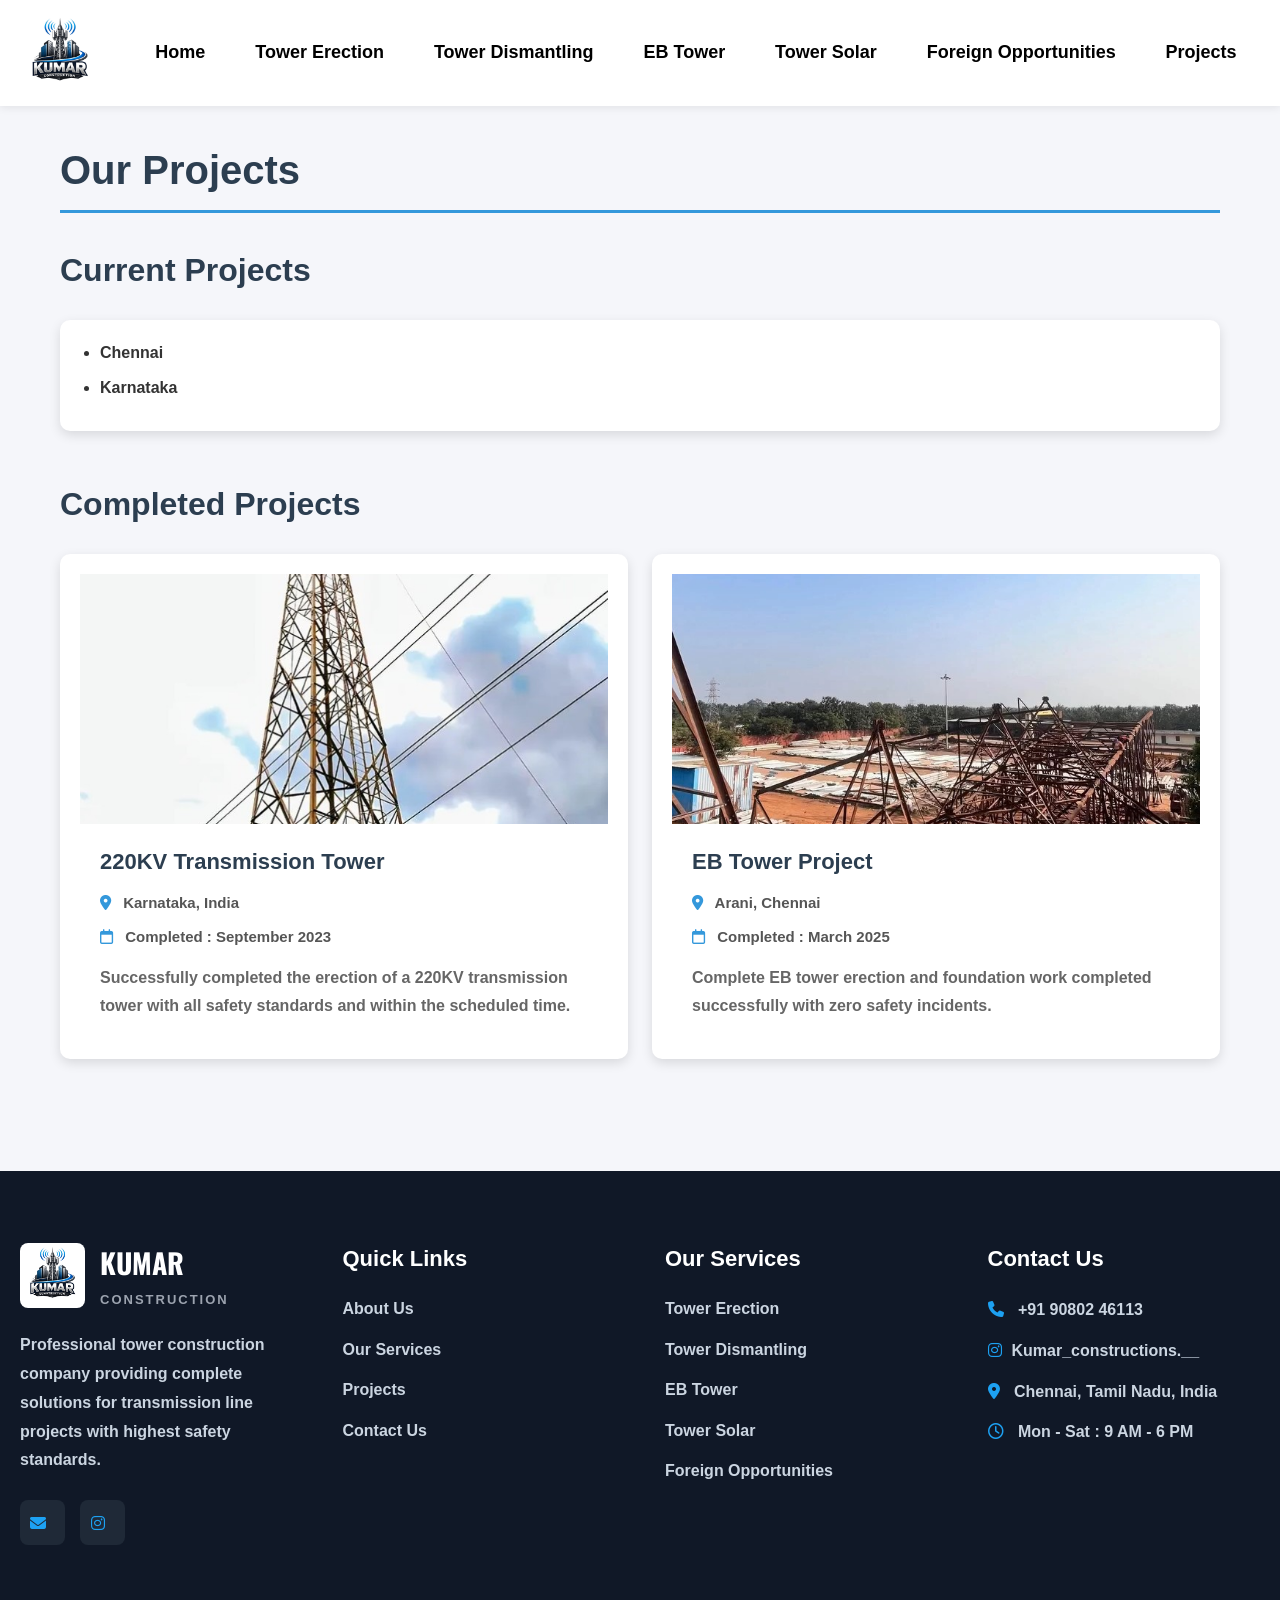
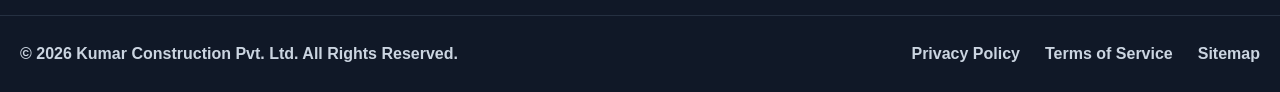
==== projects.html @ 1fb3c425 "Kumar Construction" ====
<!DOCTYPE html>
<html lang="en">
<head>
    <meta charset="UTF-8">
    <meta name="viewport" content="width=device-width, initial-scale=1.0">
    <title>Projects</title>
    <link rel="stylesheet" href="./projects.css">
    <!-- Google Fonts -->
    <link href="https://fonts.googleapis.com/css2?family=Oswald:wght@300;400;500;600;700&family=Roboto:wght@300;400;500;700&display=swap" rel="stylesheet">

    <!-- Font Awesome -->
    <link rel="stylesheet"
    href="https://cdnjs.cloudflare.com/ajax/libs/font-awesome/6.6.0/css/all.min.css">
</head>
<body>

<nav class="navbar">
    <div class="nav-container">
        <div class="logo"><img src="./Images/logo.jpg"></div>
        <button class="menu-toggle" id="menuToggle">☰</button>

        <ul class="nav-menu" id="navMenu">
            <li><a href="index.html" class="nav-link">Home</a></li>
            <li><a href="tower-erection.html" class="nav-link">Tower Erection</a></li>
            <li><a href="tower-dismantling.html" class="nav-link">Tower Dismantling</a></li>
            <li><a href="eb-tower.html" class="nav-link">EB Tower</a></li>
            <li><a href="tower-solor.html" class="nav-link">Tower Solar</a></li>
            <li><a href="foreign-opportunities.html" class="nav-link">Foreign Opportunities</a></li>
            <li><a href="projects.html" class="nav-link">Projects</a></li>
        </ul>
    </div>
</nav>

<!-- Main Content -->
<main class="main-content">

<section id="projects" class="content-section">

    <div class="section-header">
        <h1>Our Projects</h1>
    </div>

    <div class="projects-container">

        <!-- Current Projects -->
        <div class="projects-section">

            <h2>Current Projects</h2>

            <div id="current-projects" class="projects-grid">

                <div class="project-card">
                    <ul>
                        <li>Chennai</li>
                        <li>Karnataka</li>
                    </ul>
                </div>

            </div>

        </div>

        <!-- Completed Projects -->

        <!-- Completed Projects -->
<div class="projects-section">

    <h2>Completed Projects</h2>

    <div class="projects-grid">

        <!-- Project 1 -->

        <div class="project-card">

            <img src="./Images/P1.jpeg" alt="Transmission Tower">

            <div class="project-content">

                <h3>220KV Transmission Tower</h3>

                <p class="location">
                    <i class="fa-solid fa-location-dot"></i>
                    Karnataka, India
                </p>

                <p class="date">
                    <i class="fa-regular fa-calendar"></i>
                    Completed : September 2023
                </p>

                <p class="description">
                    Successfully completed the erection of a 220KV transmission
                    tower with all safety standards and within the scheduled time.
                </p>

            </div>

        </div>

        <!-- Project 2 -->

        <div class="project-card">

            <img src="./Images/P2.jpeg" alt="EB Tower">

            <div class="project-content">

                <h3>EB Tower Project</h3>

                <p class="location">
                    <i class="fa-solid fa-location-dot"></i>
                    Arani, Chennai
                </p>

                <p class="date">
                    <i class="fa-regular fa-calendar"></i>
                    Completed : March 2025
                </p>

                <p class="description">
                    Complete EB tower erection and foundation work completed
                    successfully with zero safety incidents.
                </p>

            </div>

        </div>

    </div>

</div>


    </div>

</section>

</main>

<!-- Project Modal -->
<div id="projectModal" class="modal">

    <div class="modal-content">

        <span class="close">&times;</span>

        <h2 id="projectModalTitle">Add New Project</h2>

        <form id="projectForm">

            <input type="hidden" id="projectId">

            <div class="form-group">
                <label for="projectTitle">Title</label>
                <input type="text" id="projectTitle" required>
            </div>

            <div class="form-group">
                <label for="projectDescription">Description</label>
                <textarea id="projectDescription" rows="4" required></textarea>
            </div>

            <div class="form-group">
                <label for="projectStatus">Status</label>

                <select id="projectStatus" required>
                    <option value="current">Current</option>
                    <option value="complete">Complete</option>
                </select>
            </div>

            <div class="form-group">
                <label for="projectDate">Date</label>
                <input type="date" id="projectDate">
            </div>

            <div class="form-group">
                <label for="projectImageUrl">Image URL</label>
                <input type="url" id="projectImageUrl" placeholder="https://example.com/image.jpg">
            </div>

            <div class="form-actions">
                <button type="submit" class="btn-primary">Save Project</button>
                <button type="button" class="btn-secondary" id="cancelProjectBtn">Cancel</button>
            </div>

            <p id="projectError" class="error-message"></p>

        </form>

    </div>

</div>
<footer class="footer">

    <div class="footer-container">

        <!-- Company -->
        <div class="footer-col">

            <div class="footer-logo">
                <img src="./Images/logo.jpg" alt="Logo">
                <div>
                    <h2>KUMAR</h2>
                    <span>CONSTRUCTION</span>
                </div>
            </div>

            <p>
                Professional tower construction company providing complete
                solutions for transmission line projects with highest safety
                standards.
            </p>

            <div class="social-icons">
            <a href="contact.html"><i class="fa-solid fa-envelope"></i></a>
            <a href="https://www.instagram.com/kumar_constructions.____?igsh=NXV3bmZnamY1NXd3"><i class="fab fa-instagram"></i></a>
            </div>

        </div>

        <!-- Quick Links -->
        <div class="footer-col">

            <h3>Quick Links</h3>

            <ul>
                <li><a href="index.html">About Us</a></li>
                <li><a href="tower-erection.html">Our Services</a></li>
                <li><a href="projects.html">Projects</a></li>
                <li><a href="contact.html">Contact Us</a></li>
            </ul>

        </div>

        <!-- Services -->
        <div class="footer-col">

            <h3>Our Services</h3>

            <ul>
                <li><a href="tower-erection.html">Tower Erection</a></li>
                <li><a href="tower-dismantling.html">Tower Dismantling</a></li>
                <li><a href="eb-tower.html">EB Tower</a></li>
                <li><a href="tower-solor.html">Tower Solar</a></li>
                <li><a href="foreign-opportunities.html">Foreign Opportunities</a></li>
            </ul>

        </div>

        <!-- Contact -->
        <div class="footer-col">

            <h3>Contact Us</h3>

            <p><i class="fa-solid fa-phone"></i> +91 90802 46113</p>

            <p><i class="fab fa-instagram"></i>Kumar_constructions.__</p>

            <p><i class="fa-solid fa-location-dot"></i> Chennai, Tamil Nadu, India</p>

            <p><i class="fa-regular fa-clock"></i> Mon - Sat : 9 AM - 6 PM</p>

        </div>

    </div>

    <div class="footer-bottom">

        <p>
            © 2026 Kumar Construction Pvt. Ltd. All Rights Reserved.
        </p>

        <div class="footer-links">
            <a href="#">Privacy Policy</a>
            <a href="#">Terms of Service</a>
            <a href="#">Sitemap</a>
        </div>

    </div>

</footer>

<script>
    // Mobile Menu
    document.getElementById("menuToggle").addEventListener("click", () => {
        document.getElementById("navMenu").classList.toggle("active");
    });
</script>

</body>
</html>
---- projects.css ----
* {
    margin: 0;
    padding: 0;
    box-sizing: border-box;
}

body {
    font-family: 'Segoe UI', Tahoma, Geneva, Verdana, sans-serif;
    line-height: 1.6;
    color: #333;
    background: #f5f6fa;
    font-weight: bold;
}

/* =============================================
   NAVBAR
============================================= */
.navbar {
    background-color: white;
    position: sticky;
    top: 0;
    z-index: 1000;
    box-shadow: 0 2px 8px rgba(0,0,0,0.08);
    padding: 0.8rem 0;
}

.nav-container {
    max-width: 1300px;
    margin: 0 auto;
    padding: 0 20px;
    display: flex;
    align-items: center;
    gap: 2rem;
}

/* Logo */
.logo {
    display: flex;
    align-items: center;
    gap: 10px;
    flex-shrink: 0;
}
.logo img {
    width: 80px;
    height: auto;
    display: block;
}
.logo-text {
    display: flex;
    flex-direction: column;
    line-height: 1.2;
}
.logo-text span:first-child {
    font-size: 1.1rem;
    font-weight: 800;
    color: #2c3e50;
}
.logo-text span:last-child {
    font-size: 0.88rem;
    font-weight: 700;
    color: #2c3e50;
}

/* Nav Menu */
.nav-menu {
    flex: 1;
    display: flex;
    list-style: none;
    align-items: center;
    justify-content: space-around;
    gap: 0.2rem;
    margin: 0;
    padding: 0;
}

.nav-link {
    color: black;
    font-weight: 600;
    font-size: 18px;
    text-decoration: none;
    padding: 10px 14px;
    border-radius: 6px;
    transition: all 0.3s ease;
    display: inline-block;
    white-space: nowrap;
}
.nav-link:hover { background-color: #f1f1f1; color: #3498db; }
.nav-link.active { background-color: #3498db; color: white; }


/* Hamburger */
.menu-toggle {
    display: none;
    background: none;
    border: none;
    color: black;
    font-size: 1.8rem;
    cursor: pointer;
}



/* =========================
   MAIN CONTENT
========================= */
.main-content{
    max-width:1200px;
    margin:auto;
    padding:2rem 20px;
}

.content-section{
    animation:fadeIn .4s ease;
}

@keyframes fadeIn{
    from{
        opacity:0;
        transform:translateY(10px);
    }
    to{
        opacity:1;
        transform:translateY(0);
    }
}

.section-header{
    margin-bottom:2rem;
}

.section-header h1{
    font-size:2.5rem;
    color:#2c3e50;
    border-bottom:3px solid #3498db;
    padding-bottom:.5rem;
}

/* =========================
   PROJECTS
========================= */
.projects-container{
    display:flex;
    flex-direction:column;
    gap:3rem;
}

.projects-section h2{
    font-size:2rem;
    margin-bottom:1.5rem;
    color:#2c3e50;
}

.projects-grid{
    display:grid;
    grid-template-columns:repeat(auto-fit,minmax(300px,1fr));
    gap:1.5rem;
}

.project-card{
    background:#fff;
    border-radius:10px;
    padding:20px;
    box-shadow:0 4px 12px rgba(0,0,0,.12);
    transition:.3s;
    overflow: hidden;
}

.project-card:hover{
    transform:translateY(-8px);
    box-shadow:0 10px 25px rgba(0,0,0,.15);
}
.project-card img{
    width:100%;
    height: 250px;
    object-fit:cover;
    display:block;
}

.project-content{
    padding:20px;
}

.project-content h3{
    color:#2c3e50;
    margin-bottom:12px;
    font-size:22px;
}

.location,
.date{
    color:#555;
    margin-bottom:10px;
    font-size:15px;
}

.location i,
.date i{
    color:#3498db;
    margin-right:8px;
}

.description{
    margin-top:15px;
    color:#666;
    line-height:1.7;
}

.project-card ul{
    padding-left:20px;
}

.project-card li{
    margin-bottom:10px;
    font-size:16px;
}

/* =========================
   MODAL
========================= */
.modal{
    display:none;
    position:fixed;
    left:0;
    top:0;
    width:100%;
    height:100%;
    background:rgba(0,0,0,.5);
    z-index:2000;
}

.modal.active{
    display:flex;
    justify-content:center;
    align-items:center;
}

.modal-content{
    background:#fff;
    width:90%;
    max-width:500px;
    padding:2rem;
    border-radius:10px;
    position:relative;
    max-height:90vh;
    overflow-y:auto;
}

.close{
    position:absolute;
    top:10px;
    right:15px;
    font-size:28px;
    cursor:pointer;
}

.modal-content h2{
    margin-bottom:1.5rem;
    color:#2c3e50;
}

/* =========================
   FORM
========================= */
.form-group{
    margin-bottom:1.2rem;
}

.form-group label{
    display:block;
    margin-bottom:.5rem;
    font-weight:600;
}

.form-group input,
.form-group textarea,
.form-group select{
    width:100%;
    padding:12px;
    border:1px solid #ddd;
    border-radius:5px;
    font-size:15px;
}

.form-group input:focus,
.form-group textarea:focus,
.form-group select:focus{
    outline:none;
    border-color:#3498db;
    box-shadow:0 0 0 2px rgba(52,152,219,.2);
}

.form-actions{
    display:flex;
    justify-content:flex-end;
    gap:1rem;
    margin-top:1.5rem;
}

.btn-primary,
.btn-secondary{
    border:none;
    cursor:pointer;
    border-radius:5px;
    padding:12px 18px;
    font-size:15px;
}

.btn-primary{
    background:#3498db;
    color:#fff;
}

.btn-primary:hover{
    background:#2980b9;
}

.btn-secondary{
    background:#95a5a6;
    color:#fff;
}

.btn-secondary:hover{
    background:#7f8c8d;
}

.error-message{
    color:#e74c3c;
    margin-top:10px;
    display:none;
}

/* ===========================
   FOOTER
=========================== */

.footer{
    background:#101827;
    color:#cbd5e1;
    margin-top:80px;
}

.footer-container{
    max-width:1300px;
    margin:auto;
    padding:70px 20px;
    display:grid;
    grid-template-columns:repeat(4,1fr);
    gap:50px;
}

.footer-logo{
    display:flex;
    align-items:center;
    gap:15px;
    margin-bottom:20px;
}

.footer-logo img{
    width:65px;
    border-radius:8px;
}

.footer-logo h2{
    color:#fff;
    font-size:28px;
    font-family:'Oswald',sans-serif;
}

.footer-logo span{
    color:#9ca3af;
    letter-spacing:2px;
    font-size:13px;
}

.footer-col p{
    line-height:1.8;
    margin-bottom:12px;
}

.footer-col h3{
    color:#fff;
    margin-bottom:20px;
    font-size:22px;
}

.footer-col ul{
    list-style:none;
}

.footer-col ul li{
    margin-bottom:15px;
}

.footer-col ul li a{
    color:#cbd5e1;
    text-decoration:none;
    transition:.3s;
}

.footer-col ul li a:hover{
    color:#1da1f2;
    padding-left:6px;
}

.footer-col i{
    color:#1da1f2;
    margin-right:10px;
}

.social-icons{
    display:flex;
    gap:15px;
    margin-top:25px;
}

.social-icons a{
    width:45px;
    height:45px;
    background:#1f2937;
    display:flex;
    justify-content:center;
    align-items:center;
    color:#fff;
    border-radius:8px;
    text-decoration:none;
    transition:.3s;
}

.social-icons a:hover{
    background:#1da1f2;
}

.footer-bottom{
    border-top:1px solid #253041;
    padding:25px 20px;
    display:flex;
    justify-content:space-between;
    align-items:center;
    max-width:1300px;
    margin:auto;
}

.footer-links{
    display:flex;
    gap:25px;
}

.footer-links a{
    color:#cbd5e1;
    text-decoration:none;
}

.footer-links a:hover{
    color:#1da1f2;
}

/* =========================
   LAPTOP
========================= */
@media(max-width:1200px){

    .nav-link{
        font-size:14px;
        padding:8px 10px;
    }

    .logo img{
        width:70px;
    }

    .section-header h1{
        font-size:2.2rem;
    }

    .projects-section h2{
        font-size:1.8rem;
    }
}

/* =========================
   TABLET
========================= */
@media(max-width:992px){

    .menu-toggle{
        display:block;
        margin-left:auto;
    }

    .nav-container{
        position:relative;
    }

    .nav-menu{
        display:none;
        flex-direction:column;
        position:absolute;
        top:100%;
        left:0;
        width:100%;
        background:#fff;
        box-shadow:0 4px 10px rgba(0,0,0,.1);
        padding:1rem 0;
    }

    .nav-menu.active{
        display:flex;
    }

    .nav-menu li{
        width:100%;
        text-align:center;
    }

    .nav-link{
        display:block;
        width:100%;
        border-radius:0;
        padding:14px;
    }

    .admin-link{
        margin:0;
    }

    .projects-grid{
        grid-template-columns:1fr;
    }

    .section-header h1{
        text-align:center;
    }

    .projects-section h2{
        text-align:center;
    }
}

/* =========================
   MOBILE
========================= */
@media(max-width:576px){

    .navbar{
        padding:.6rem 0;
    }

    .logo img{
        width:60px;
    }

    .menu-toggle{
        font-size:1.6rem;
    }

    .main-content{
        padding:1.5rem 12px;
    }

    .section-header h1{
        font-size:1.8rem;
    }

    .projects-section h2{
        font-size:1.4rem;
    }

    .project-card{
        padding:15px;
    }

    .project-card li{
        font-size:14px;
    }

    .modal-content{
        width:95%;
        padding:1rem;
    }

    .form-actions{
        flex-direction:column;
    }

    .btn-primary,
    .btn-secondary{
        width:100%;
    }
}

/* ===========================
   Responsive
=========================== */

@media(max-width:992px){

.footer-container{
grid-template-columns:repeat(2,1fr);
}

}

@media(max-width:768px){

.footer-container{
grid-template-columns:1fr;
text-align:center;
}

.footer-logo{
justify-content:center;
}

.social-icons{
justify-content:center;
}

.footer-bottom{
flex-direction:column;
gap:15px;
text-align:center;
}

.footer-links{
flex-wrap:wrap;
justify-content:center;
}

}

/* =============================================
   RESPONSIVE — TABLET (≤992px)
============================================= */
@media screen and (max-width: 992px) {
    .nav-container { gap: 1rem; }
    .nav-menu { gap: 0.5rem; }
    .nav-link { font-size: 14px; padding: 8px 10px; }
    .hero h1 { font-size: 2rem; }
    .hero p  { font-size: 1rem; }
    .services-preview { grid-template-columns: repeat(2, 1fr); }
}

/* =============================================
   RESPONSIVE — MOBILE (≤768px)
============================================= */
@media screen and (max-width: 768px) {
    .nav-container { justify-content: space-between; position: relative; }
    .menu-toggle { display: block; }
    .nav-menu {
        position: absolute;
        top: 100%; left: 0;
        width: 100%;
        background: white;
        flex-direction: column;
        align-items: flex-start;
        padding: 1rem 0;
        display: none;
        box-shadow: 0 4px 10px rgba(0,0,0,0.1);
    }
    .nav-menu.active { display: flex; }
    .nav-menu li { width: 100%; }
    .nav-link { width: 100%; display: block; padding: 12px 20px; border-radius: 0; }
    .projects-link, .admin-link { margin-left: 0; margin-top: 0.5rem; border-radius: 0; }
    .logo img { width: 65px; }
    .main-content { padding: 1.5rem 15px; }
    .hero { padding: 3rem 1rem; }
    .hero h1 { font-size: 1.8rem; line-height: 1.3; }
    .hero p  { font-size: 1rem; }
    .intro-content, .section-content { padding: 1.5rem; }
    .section-header h1 { font-size: 2rem; }
    .services-preview { grid-template-columns: 1fr; }
    .service-card { padding: 1.2rem; }
    .modal-content { width: 90%; }
}

/* =============================================
   RESPONSIVE — SMALL MOBILE (≤480px)
============================================= */
@media screen and (max-width: 480px) {
    .hero { padding: 2.5rem 1rem; }
    .hero h1 { font-size: 1.5rem; }
    .hero p  { font-size: 0.95rem; }
    .section-header h1 { font-size: 1.6rem; }
    .intro-content, .section-content { padding: 1rem; }
    .service-card h3 { font-size: 1.1rem; }
    .nav-link { font-size: 14px; }
    .logo img { width: 55px; }
}
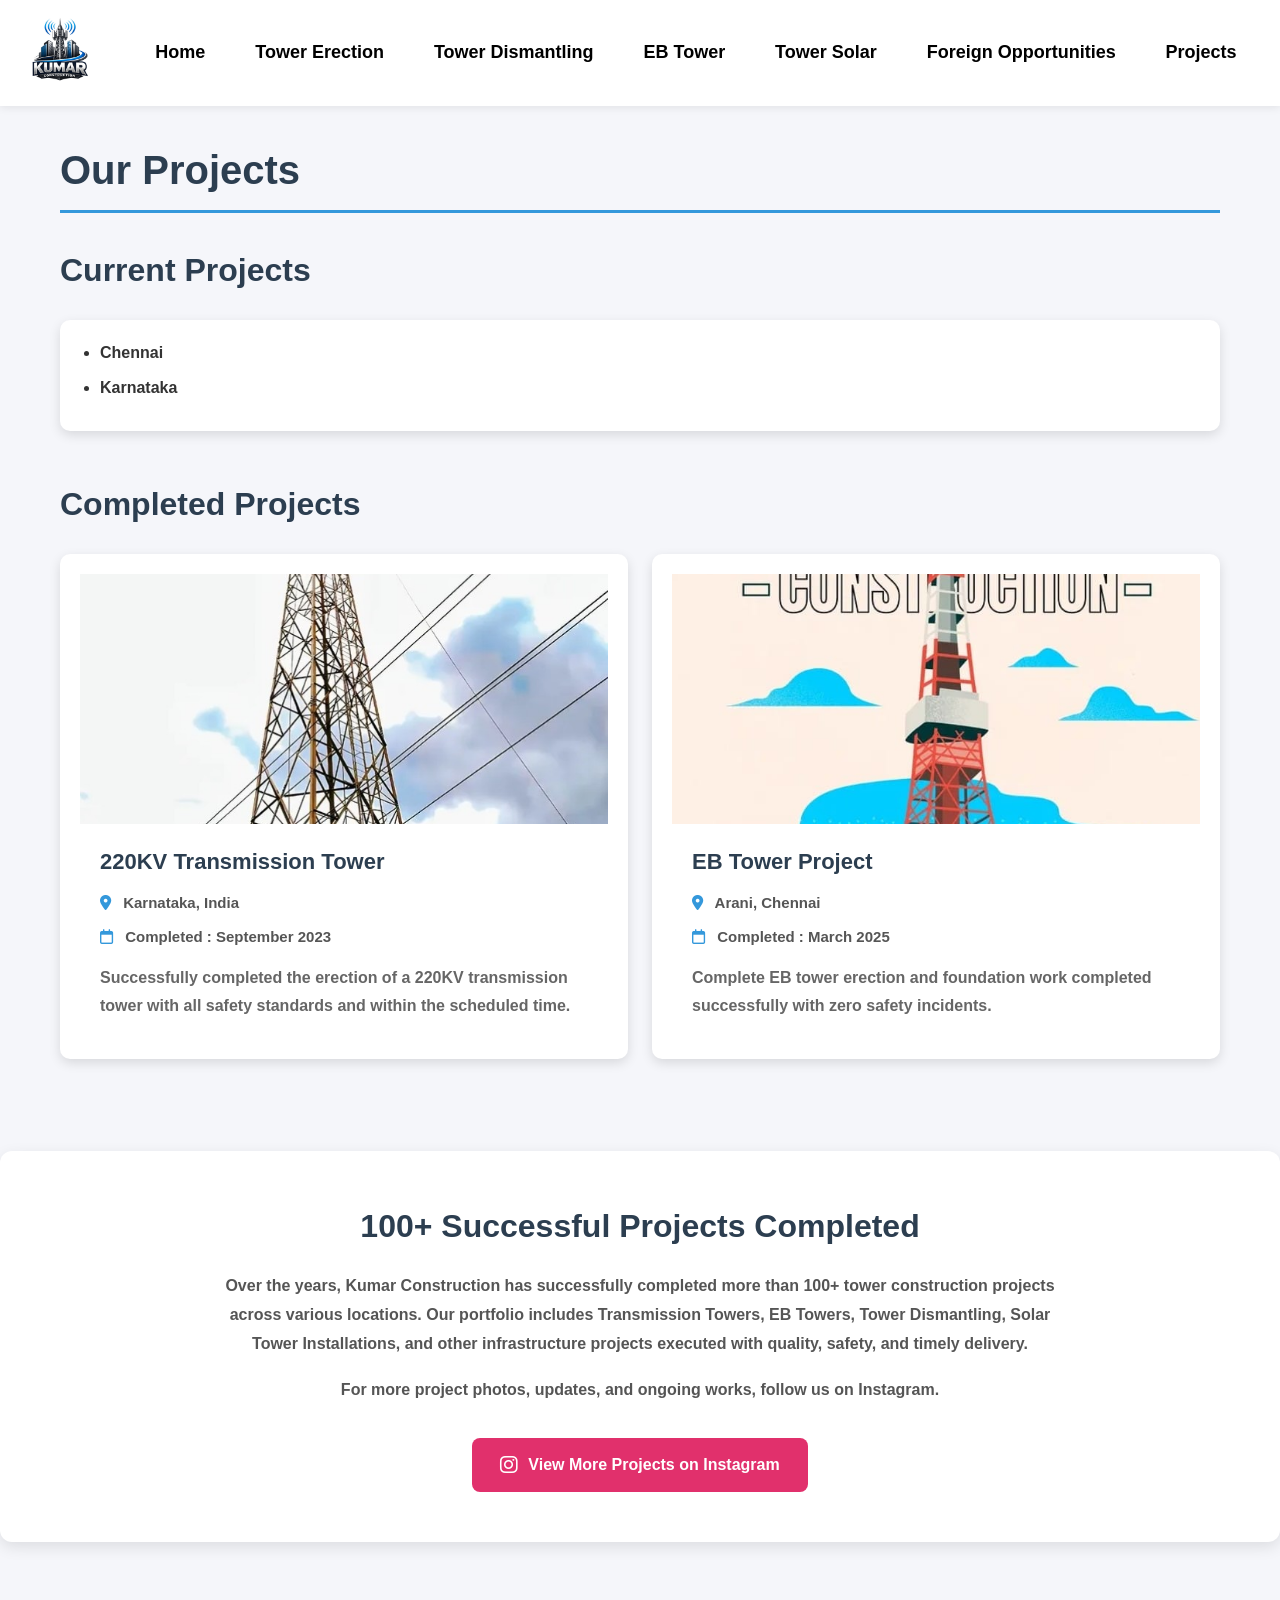
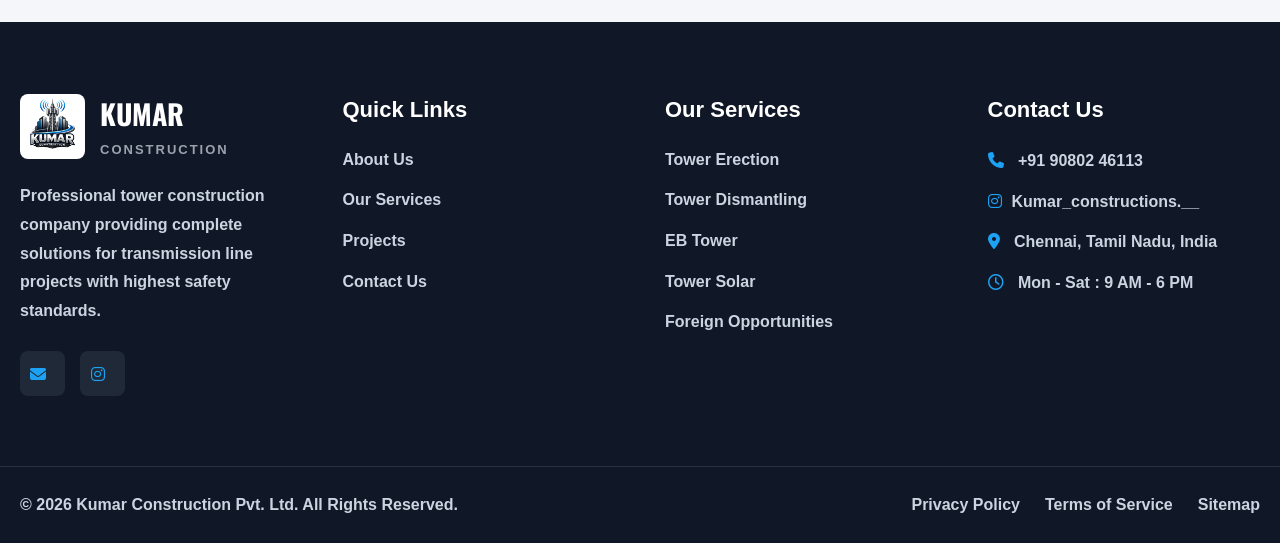
==== commit 2853299d: "KumarConstruction" ====
--- a/projects.html
+++ b/projects.html
@@ -138,60 +138,33 @@
 
 </main>
 
-<!-- Project Modal -->
-<div id="projectModal" class="modal">
-
-    <div class="modal-content">
-
-        <span class="close">&times;</span>
-
-        <h2 id="projectModalTitle">Add New Project</h2>
-
-        <form id="projectForm">
-
-            <input type="hidden" id="projectId">
-
-            <div class="form-group">
-                <label for="projectTitle">Title</label>
-                <input type="text" id="projectTitle" required>
-            </div>
-
-            <div class="form-group">
-                <label for="projectDescription">Description</label>
-                <textarea id="projectDescription" rows="4" required></textarea>
-            </div>
-
-            <div class="form-group">
-                <label for="projectStatus">Status</label>
-
-                <select id="projectStatus" required>
-                    <option value="current">Current</option>
-                    <option value="complete">Complete</option>
-                </select>
-            </div>
-
-            <div class="form-group">
-                <label for="projectDate">Date</label>
-                <input type="date" id="projectDate">
-            </div>
-
-            <div class="form-group">
-                <label for="projectImageUrl">Image URL</label>
-                <input type="url" id="projectImageUrl" placeholder="https://example.com/image.jpg">
-            </div>
-
-            <div class="form-actions">
-                <button type="submit" class="btn-primary">Save Project</button>
-                <button type="button" class="btn-secondary" id="cancelProjectBtn">Cancel</button>
-            </div>
-
-            <p id="projectError" class="error-message"></p>
-
-        </form>
-
-    </div>
-
-</div>
+<!-- More Projects Section -->
+<section class="more-projects">
+
+    <h2>100+ Successful Projects Completed</h2>
+
+    <p>
+        Over the years, Kumar Construction has successfully completed more than
+        <strong>100+ tower construction projects</strong> across various locations.
+        Our portfolio includes Transmission Towers, EB Towers, Tower Dismantling,
+        Solar Tower Installations, and other infrastructure projects executed with
+        quality, safety, and timely delivery.
+    </p>
+
+    <p>
+        For more project photos, updates, and ongoing works, follow us on Instagram.
+    </p>
+
+    <a href="https://www.instagram.com/kumar_constructions.____?igsh=NXV3bmZnamY1NXd3"
+       target="_blank"
+       class="insta-btn">
+        <i class="fab fa-instagram"></i>
+        View More Projects on Instagram
+    </a>
+
+</section>
+
+
 <footer class="footer">
 
     <div class="footer-container">
--- a/projects.css
+++ b/projects.css
@@ -214,120 +214,102 @@
     font-size:16px;
 }
 
-/* =========================
-   MODAL
-========================= */
-.modal{
-    display:none;
-    position:fixed;
-    left:0;
-    top:0;
-    width:100%;
-    height:100%;
-    background:rgba(0,0,0,.5);
-    z-index:2000;
-}
-
-.modal.active{
-    display:flex;
-    justify-content:center;
+/* ==================================
+   MORE PROJECTS SECTION
+================================== */
+
+.more-projects{
+    margin-top:60px;
+    padding:50px 30px;
+    background:#ffffff;
+    border-radius:12px;
+    text-align:center;
+    box-shadow:0 5px 15px rgba(0,0,0,.1);
+}
+
+.more-projects h2{
+    font-size:2rem;
+    color:#2c3e50;
+    margin-bottom:20px;
+}
+
+.more-projects p{
+    max-width:850px;
+    margin:0 auto 18px;
+    color:#555;
+    line-height:1.8;
+    font-size:16px;
+}
+
+.insta-btn{
+    display:inline-flex;
     align-items:center;
-}
-
-.modal-content{
-    background:#fff;
-    width:90%;
-    max-width:500px;
-    padding:2rem;
-    border-radius:10px;
-    position:relative;
-    max-height:90vh;
-    overflow-y:auto;
-}
-
-.close{
-    position:absolute;
-    top:10px;
-    right:15px;
-    font-size:28px;
-    cursor:pointer;
-}
-
-.modal-content h2{
-    margin-bottom:1.5rem;
-    color:#2c3e50;
-}
-
-/* =========================
-   FORM
-========================= */
-.form-group{
-    margin-bottom:1.2rem;
-}
-
-.form-group label{
-    display:block;
-    margin-bottom:.5rem;
+    gap:10px;
+    margin-top:15px;
+    padding:14px 28px;
+    background:#E1306C;
+    color:#fff;
+    text-decoration:none;
+    border-radius:8px;
+    font-size:16px;
     font-weight:600;
-}
-
-.form-group input,
-.form-group textarea,
-.form-group select{
-    width:100%;
-    padding:12px;
-    border:1px solid #ddd;
-    border-radius:5px;
-    font-size:15px;
-}
-
-.form-group input:focus,
-.form-group textarea:focus,
-.form-group select:focus{
-    outline:none;
-    border-color:#3498db;
-    box-shadow:0 0 0 2px rgba(52,152,219,.2);
-}
-
-.form-actions{
-    display:flex;
-    justify-content:flex-end;
-    gap:1rem;
-    margin-top:1.5rem;
-}
-
-.btn-primary,
-.btn-secondary{
-    border:none;
-    cursor:pointer;
-    border-radius:5px;
-    padding:12px 18px;
-    font-size:15px;
-}
-
-.btn-primary{
-    background:#3498db;
-    color:#fff;
-}
-
-.btn-primary:hover{
-    background:#2980b9;
-}
-
-.btn-secondary{
-    background:#95a5a6;
-    color:#fff;
-}
-
-.btn-secondary:hover{
-    background:#7f8c8d;
-}
-
-.error-message{
-    color:#e74c3c;
-    margin-top:10px;
-    display:none;
-}
+    transition:.3s;
+}
+
+.insta-btn i{
+    font-size:20px;
+}
+
+.insta-btn:hover{
+    background:#c91d5c;
+    transform:translateY(-3px);
+}
+
+/* Tablet */
+@media(max-width:768px){
+
+    .more-projects{
+        padding:35px 20px;
+    }
+
+    .more-projects h2{
+        font-size:1.6rem;
+    }
+
+    .more-projects p{
+        font-size:15px;
+    }
+
+    .insta-btn{
+        width:100%;
+        justify-content:center;
+    }
+
+}
+
+/* Small Mobile */
+@media(max-width:480px){
+
+    .more-projects{
+        padding:30px 15px;
+    }
+
+    .more-projects h2{
+        font-size:1.4rem;
+    }
+
+    .more-projects p{
+        font-size:14px;
+    }
+
+    .insta-btn{
+        font-size:14px;
+        padding:12px 18px;
+    }
+
+}
+
+
 
 /* ===========================
    FOOTER
@@ -685,4 +667,81 @@
     .service-card h3 { font-size: 1.1rem; }
     .nav-link { font-size: 14px; }
     .logo img { width: 55px; }
+}
+
+/* =========================
+   PROJECT IMAGES - TABLET
+========================= */
+@media screen and (max-width: 992px){
+
+    .project-card img{
+        height:220px;
+    }
+
+    .project-content{
+        padding:18px;
+    }
+
+    .project-content h3{
+        font-size:20px;
+    }
+
+}
+
+/* =========================
+   PROJECT IMAGES - MOBILE
+========================= */
+@media screen and (max-width: 768px){
+
+    .project-card img{
+        width:100%;
+        height:200px;
+        object-fit:cover;
+    }
+
+    .project-card{
+        padding:15px;
+    }
+
+    .project-content{
+        padding:15px;
+    }
+
+    .project-content h3{
+        font-size:18px;
+    }
+
+    .location,
+    .date,
+    .description{
+        font-size:14px;
+    }
+
+}
+
+/* =========================
+   PROJECT IMAGES - SMALL MOBILE
+========================= */
+@media screen and (max-width: 480px){
+
+    .project-card img{
+        width:100%;
+        height:180px;
+        object-fit:cover;
+    }
+
+    .project-content{
+        padding:12px;
+    }
+
+    .project-content h3{
+        font-size:17px;
+    }
+
+    .location,
+    .date,
+    .description{
+        font-size:13px;
+    }
+
 }
